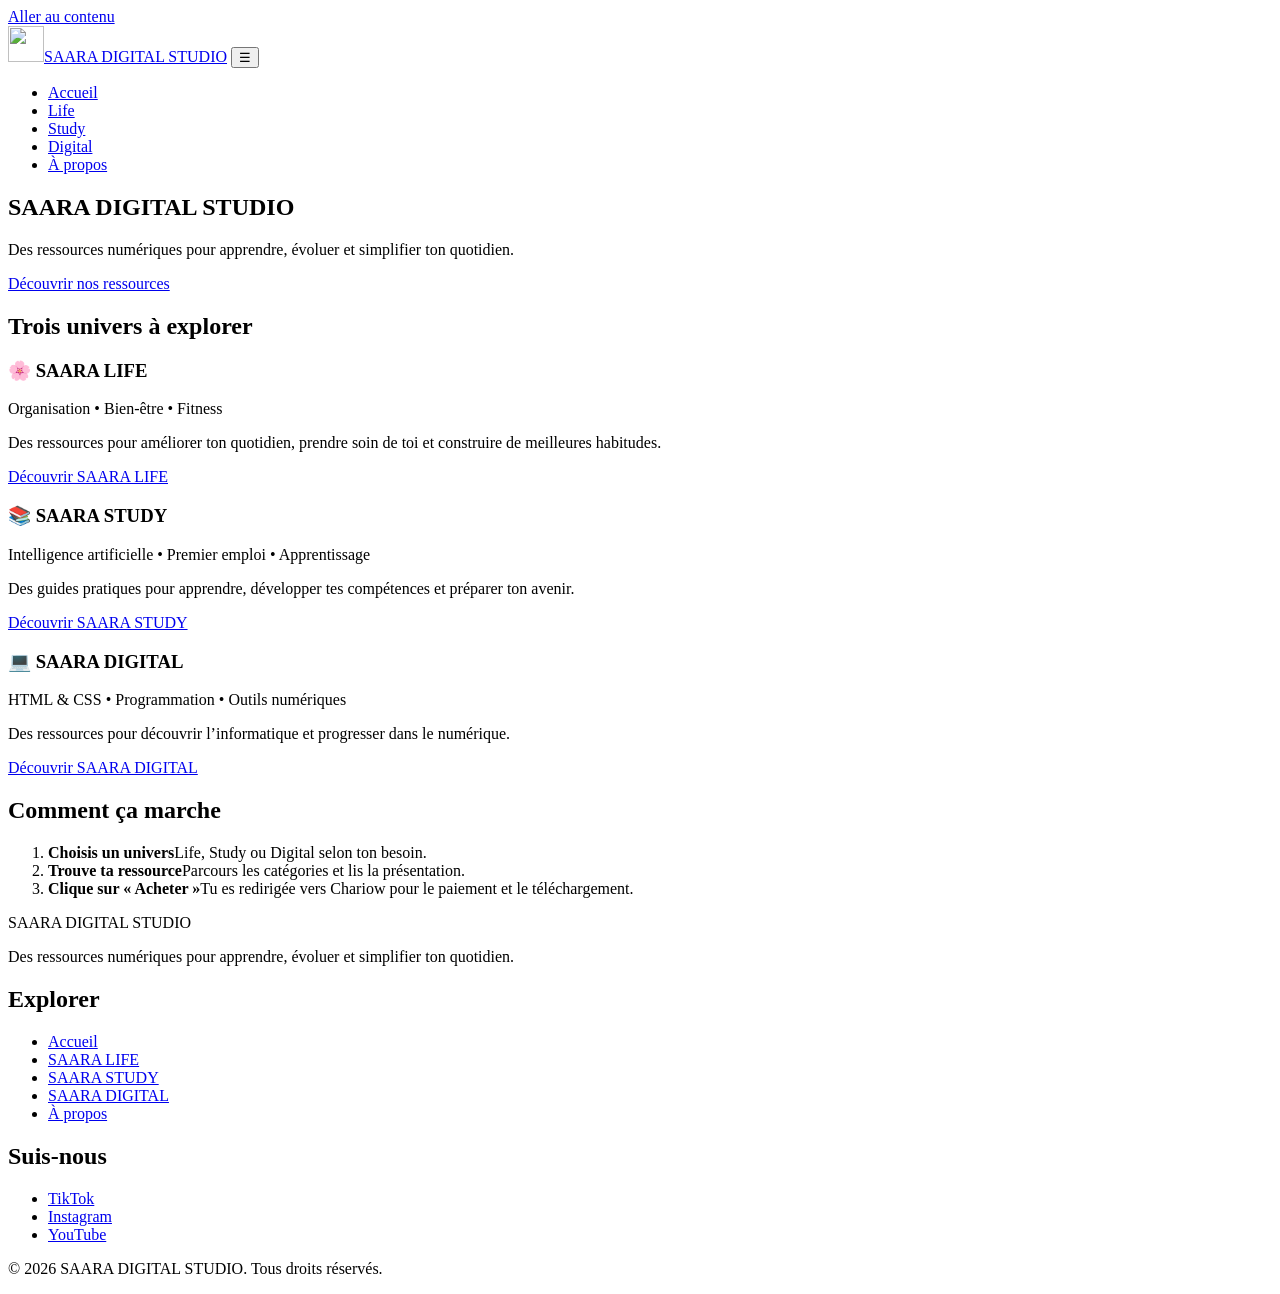
==== index.html @ 35e67c78 "Add files via upload" ====
<!DOCTYPE html>
<html lang="fr">
<head>
<meta charset="UTF-8">
<meta name="viewport" content="width=device-width, initial-scale=1">
<title>SAARA DIGITAL STUDIO | Ressources numériques pour apprendre et évoluer</title>
<meta name="description" content="Ebooks, guides et supports d’apprentissage pour apprendre, évoluer et simplifier ton quotidien. Découvre SAARA LIFE, STUDY et DIGITAL.">
<meta property="og:type" content="website">
<meta property="og:title" content="SAARA DIGITAL STUDIO | Ressources numériques pour apprendre et évoluer">
<meta property="og:description" content="Ebooks, guides et supports d’apprentissage pour apprendre, évoluer et simplifier ton quotidien. Découvre SAARA LIFE, STUDY et DIGITAL.">
<meta property="og:image" content="assets/images/og-cover.jpg"><!-- À remplacer par l'URL complète une fois le site en ligne -->
<link rel="icon" href="assets/icons/favicon.svg" type="image/svg+xml">
<link rel="preconnect" href="https://fonts.googleapis.com">
<link rel="preconnect" href="https://fonts.gstatic.com" crossorigin>
<link href="https://fonts.googleapis.com/css2?family=Fraunces:opsz,wght@9..144,500;9..144,700&family=Nunito+Sans:wght@400;600;700&display=swap" rel="stylesheet">
<link rel="stylesheet" href="css/style.css">
<script src="js/script.js" defer></script>
</head>
<body>
<a class="skip" href="#contenu">Aller au contenu</a>
<header class="site-header">
<div class="container header-inner">
<!-- LOGO : déposer assets/images/logo.png (il s'affichera automatiquement) -->
<a class="brand" href="index.html" aria-label="SAARA DIGITAL STUDIO, accueil"><img class="brand-logo" src="assets/images/logo.png" alt="" width="36" height="36"><span>SAARA DIGITAL STUDIO</span></a>
<button class="nav-toggle" aria-expanded="false" aria-controls="menu" aria-label="Ouvrir le menu">☰</button>
<nav aria-label="Navigation principale"><ul class="nav-list" id="menu"><li><a href="index.html" aria-current="page">Accueil</a></li><li><a href="life.html">Life</a></li><li><a href="study.html">Study</a></li><li><a href="digital.html">Digital</a></li><li><a href="about.html">À propos</a></li></ul></nav>
</div>
</header>
<main id="contenu">
<section class="hero"><div class="container">
<h1>SAARA DIGITAL STUDIO</h1>
<p class="lead">Des ressources numériques pour apprendre, évoluer et simplifier ton quotidien.</p>
<a class="btn" href="#univers">Découvrir nos ressources</a>
</div></section>
<section class="section reveal" id="univers" aria-labelledby="t-univers"><div class="container">
<h2 id="t-univers">Trois univers à explorer</h2>
<div class="grid">
<article class="card universe life"><div class="card-body"><h3>🌸 SAARA LIFE</h3><p class="meta">Organisation • Bien-être • Fitness</p><p>Des ressources pour améliorer ton quotidien, prendre soin de toi et construire de meilleures habitudes.</p><a class="btn" href="life.html">Découvrir SAARA LIFE</a></div></article>
<article class="card universe study"><div class="card-body"><h3>📚 SAARA STUDY</h3><p class="meta">Intelligence artificielle • Premier emploi • Apprentissage</p><p>Des guides pratiques pour apprendre, développer tes compétences et préparer ton avenir.</p><a class="btn" href="study.html">Découvrir SAARA STUDY</a></div></article>
<article class="card universe digital"><div class="card-body"><h3>💻 SAARA DIGITAL</h3><p class="meta">HTML &amp; CSS • Programmation • Outils numériques</p><p>Des ressources pour découvrir l’informatique et progresser dans le numérique.</p><a class="btn" href="digital.html">Découvrir SAARA DIGITAL</a></div></article>
</div></div></section>
<section class="section alt reveal" aria-labelledby="t-how"><div class="container">
<h2 id="t-how">Comment ça marche</h2>
<ol class="steps">
<li><strong>Choisis un univers</strong><span>Life, Study ou Digital selon ton besoin.</span></li>
<li><strong>Trouve ta ressource</strong><span>Parcours les catégories et lis la présentation.</span></li>
<li><strong>Clique sur « Acheter »</strong><span>Tu es redirigée vers Chariow pour le paiement et le téléchargement.</span></li>
</ol></div></section>
</main>
<footer class="site-footer">
<div class="container footer-grid">
<div><p class="footer-brand">SAARA DIGITAL STUDIO</p><p>Des ressources numériques pour apprendre, évoluer et simplifier ton quotidien.</p></div>
<nav aria-label="Pied de page"><h2>Explorer</h2><ul><li><a href="index.html">Accueil</a></li><li><a href="life.html">SAARA LIFE</a></li><li><a href="study.html">SAARA STUDY</a></li><li><a href="digital.html">SAARA DIGITAL</a></li><li><a href="about.html">À propos</a></li></ul></nav>
<div><h2>Suis-nous</h2><ul><li><a href="https://www.tiktok.com/@saara.digital.studio" target="_blank" rel="noopener">TikTok</a></li><li><a href="https://www.instagram.com/saara_digital_studio" target="_blank" rel="noopener">Instagram</a></li><li><a href="https://www.youtube.com/channel/UC69Hfd4Axsa_KReZWkeIgiw" target="_blank" rel="noopener">YouTube</a></li></ul></div>
</div>
<p class="container copyright">© <span id="year">2026</span> SAARA DIGITAL STUDIO. Tous droits réservés.</p>
</footer>
</body>
</html>
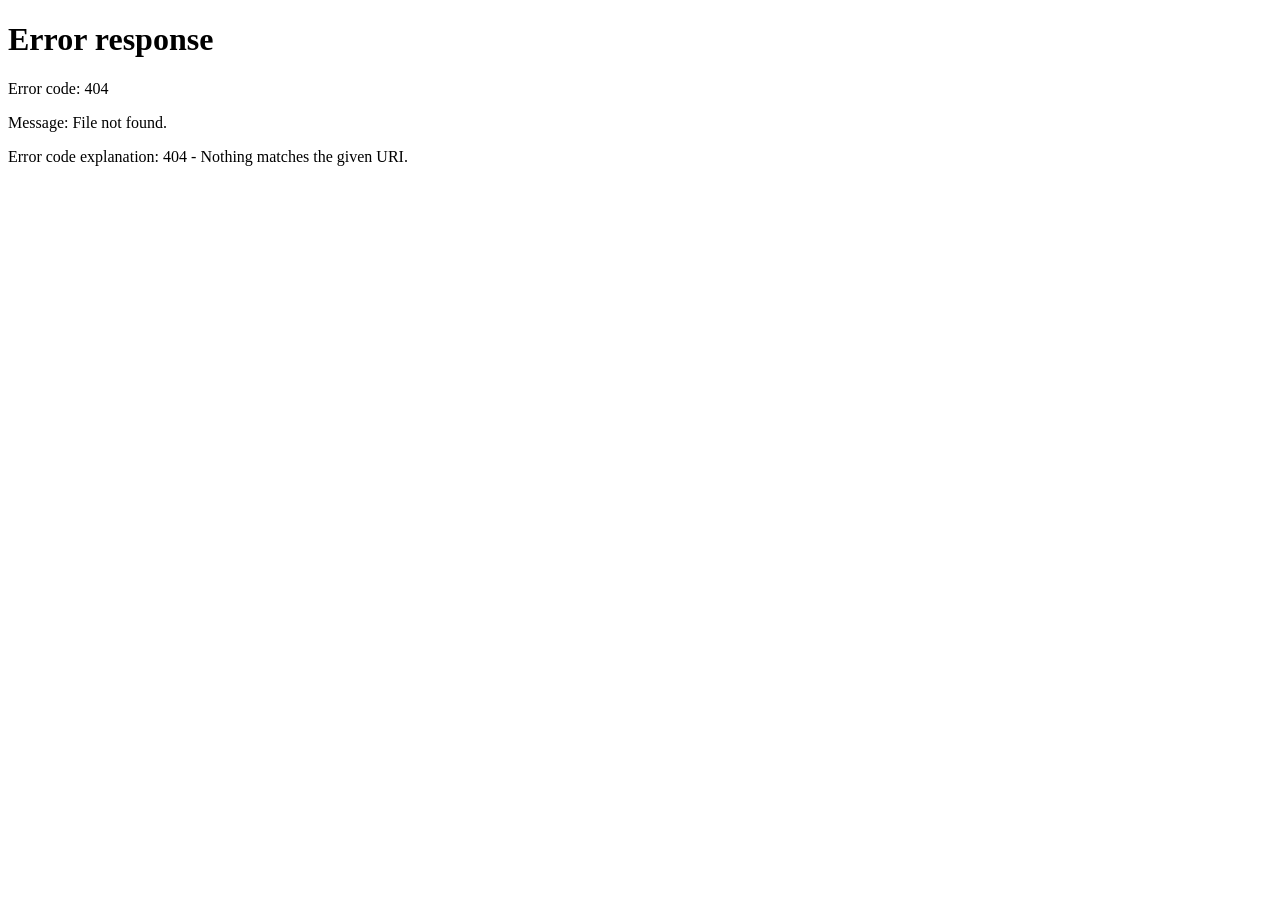
==== commit 341301ce: "Update index.html" ====
--- a/index.html
+++ b/index.html
@@ -1,8 +1,7 @@
 <!DOCTYPE html>
-<html lang="fr">
-<head>
-<meta charset="UTF-8">
-<meta name="viewport" content="width=device-width, initial-scale=1">
+<meta charset="utf-8">
+<meta http-equiv="refresh" content="0; url=saara-digital-studio/">
+<a href="saara-digital-studio/">Accéder au site SAARA DIGITAL STUDIO</a>
 <title>SAARA DIGITAL STUDIO | Ressources numériques pour apprendre et évoluer</title>
 <meta name="description" content="Ebooks, guides et supports d’apprentissage pour apprendre, évoluer et simplifier ton quotidien. Découvre SAARA LIFE, STUDY et DIGITAL.">
 <meta property="og:type" content="website">
--- a/css/style.css
+++ b/css/style.css
@@ -0,0 +1,99 @@
+/* ===== SAARA DIGITAL STUDIO — styles =====
+   Couleurs : modifier uniquement les variables ci-dessous. */
+:root{
+  --bg:#fcf9fb; --ink:#2a1f2d; --muted:#665a6b;
+  --primary:#6a2f5b; --primary-dark:#4f2043; --line:#eadfe7; --card:#fff;
+  --life:#f8e4ea; --study:#e9e5f6; --digital:#e0eeea; /* teinte de chaque univers */
+  --radius:16px; --shadow:0 8px 28px rgba(106,47,91,.10);
+  --font-title:'Fraunces',Georgia,serif; --font-text:'Nunito Sans',system-ui,sans-serif;
+}
+*{box-sizing:border-box;margin:0}
+html{scroll-behavior:smooth;scroll-padding-top:80px}
+body{font-family:var(--font-text);color:var(--ink);background:var(--bg);line-height:1.65}
+img{max-width:100%;display:block}
+a{color:inherit}
+:focus-visible{outline:3px solid var(--primary);outline-offset:3px}
+.container{width:min(1120px,92%);margin-inline:auto}
+.skip{position:absolute;left:-999px}.skip:focus{left:8px;top:8px;background:#fff;padding:8px 12px;z-index:100}
+h1,h2,h3,.brand,.footer-brand{font-family:var(--font-title);line-height:1.2}
+h1{font-size:clamp(2.1rem,6vw,3.6rem)}
+h2{font-size:clamp(1.5rem,3.5vw,2.1rem);margin-bottom:.5rem}
+h3{font-size:1.25rem;margin-bottom:.25rem}
+.lead{font-size:1.1rem;color:var(--muted);max-width:60ch}
+
+/* En-tête */
+.site-header{position:sticky;top:0;z-index:50;background:rgba(252,249,251,.94);backdrop-filter:blur(8px);border-bottom:1px solid var(--line)}
+.header-inner{display:flex;align-items:center;justify-content:space-between;min-height:68px}
+.brand{display:flex;align-items:center;gap:10px;text-decoration:none;font-weight:700;font-size:1rem;letter-spacing:.03em;color:var(--primary-dark)}
+.brand-logo{height:36px;width:auto}
+.nav-list{display:flex;gap:4px;list-style:none;padding:0}
+.nav-list a{display:block;padding:8px 14px;border-radius:999px;text-decoration:none;font-weight:600;font-size:.95rem;transition:background .2s,color .2s}
+.nav-list a:hover,.nav-list a[aria-current=page]{background:var(--life);color:var(--primary-dark)}
+.nav-toggle{display:none;background:none;border:1px solid var(--line);border-radius:12px;padding:6px 12px;font-size:1.3rem;cursor:pointer;color:var(--primary-dark)}
+@media(max-width:760px){
+  .nav-toggle{display:block}
+  .nav-list{display:none;position:absolute;top:68px;left:0;right:0;flex-direction:column;background:var(--bg);padding:12px 4% 16px;border-bottom:1px solid var(--line)}
+  .nav-list.open{display:flex}
+  .brand span{font-size:.85rem}
+}
+
+/* Boutons */
+.btn{display:inline-block;background:var(--primary);color:#fff;text-decoration:none;font-weight:700;padding:12px 24px;border-radius:999px;margin-top:1rem;transition:background .2s,transform .2s}
+.btn:hover{background:var(--primary-dark);transform:translateY(-2px)}
+
+/* Sections */
+.hero{padding:clamp(64px,12vw,130px) 0;text-align:center;background:linear-gradient(135deg,var(--life),var(--study) 55%,var(--digital))}
+.hero .lead{margin:1rem auto 0;color:var(--ink)}
+.page-hero{padding:clamp(48px,8vw,90px) 0 32px;background:var(--life)}
+.page-hero.study{background:var(--study)}.page-hero.digital{background:var(--digital)}
+.page-hero .lead{margin-top:.75rem}
+.chips{display:flex;flex-wrap:wrap;gap:8px;margin-top:1.25rem}
+.chip{padding:6px 16px;border-radius:999px;background:#fff;text-decoration:none;font-weight:600;font-size:.9rem;transition:background .2s}
+.chip:hover{background:var(--bg)}
+.section{padding:clamp(48px,7vw,84px) 0}
+.section.alt{background:#f5eef3}
+.section .lead{margin-bottom:1.5rem}
+
+/* Grille : 3 colonnes / 2 tablette / 1 mobile */
+.grid{display:grid;grid-template-columns:repeat(3,1fr);gap:24px;margin-top:1.5rem}
+@media(max-width:980px){.grid{grid-template-columns:repeat(2,1fr)}}
+@media(max-width:620px){.grid{grid-template-columns:1fr}}
+
+/* Cartes */
+.card{background:var(--card);border:1px solid var(--line);border-radius:var(--radius);box-shadow:var(--shadow);overflow:hidden;display:flex;flex-direction:column;transition:transform .25s,box-shadow .25s}
+.card:hover{transform:translateY(-6px);box-shadow:0 14px 34px rgba(106,47,91,.16)}
+.card-body{padding:22px;display:flex;flex-direction:column;flex:1}
+.card-body .btn{margin-top:auto;align-self:flex-start}
+.card-body p:not(.meta){margin-bottom:1rem}
+.meta{font-size:.9rem;color:var(--muted);margin-bottom:.75rem}
+.universe.life{border-top:6px solid #e7a9bb}.universe.study{border-top:6px solid #b5a8e0}.universe.digital{border-top:6px solid #92c2b4}
+.card-media{aspect-ratio:1/1;background:linear-gradient(135deg,var(--life),var(--study))}
+.card-media img{width:100%;height:100%;object-fit:cover}
+.badge{align-self:flex-start;font-size:.8rem;font-weight:700;background:var(--life);color:var(--primary-dark);padding:2px 12px;border-radius:999px;margin-bottom:.6rem}
+.price{font-weight:700;color:var(--primary-dark)}
+.price .old{font-weight:400;color:var(--muted);margin-left:6px}
+.card.empty{background:transparent;border:1px dashed #cdbcc8;box-shadow:none;justify-content:center;text-align:center;padding:36px 20px;color:var(--muted)}
+.card.empty:hover{transform:none;box-shadow:none}
+
+/* Étapes et texte */
+.steps{list-style:none;padding:0;display:grid;grid-template-columns:repeat(3,1fr);gap:24px;counter-reset:s;margin-top:1.5rem}
+.steps li{counter-increment:s;display:flex;flex-direction:column;gap:4px}
+.steps li::before{content:counter(s);display:grid;place-items:center;width:38px;height:38px;border-radius:50%;background:var(--primary);color:#fff;font-weight:700;margin-bottom:8px}
+@media(max-width:760px){.steps{grid-template-columns:1fr}}
+.prose{max-width:70ch}.prose h2{margin-top:1.5rem}
+
+/* Pied de page */
+.site-footer{background:var(--primary-dark);color:#f3e8f0;padding:48px 0 24px}
+.footer-grid{display:grid;grid-template-columns:2fr 1fr 1fr;gap:32px}
+@media(max-width:760px){.footer-grid{grid-template-columns:1fr}}
+.footer-brand{font-weight:700;font-size:1.2rem;margin-bottom:.5rem}
+.site-footer h2{font-size:1rem;margin-bottom:.5rem}
+.site-footer ul{list-style:none;padding:0}
+.site-footer li{margin-bottom:4px}
+.site-footer a{text-decoration:none}.site-footer a:hover{text-decoration:underline}
+.copyright{margin-top:32px;font-size:.85rem;opacity:.8}
+
+/* Apparition progressive (légère) */
+.reveal{opacity:0;transition:opacity .6s}
+.reveal.visible{opacity:1}
+@media(prefers-reduced-motion:reduce){*{transition:none!important;scroll-behavior:auto!important}.reveal{opacity:1}}
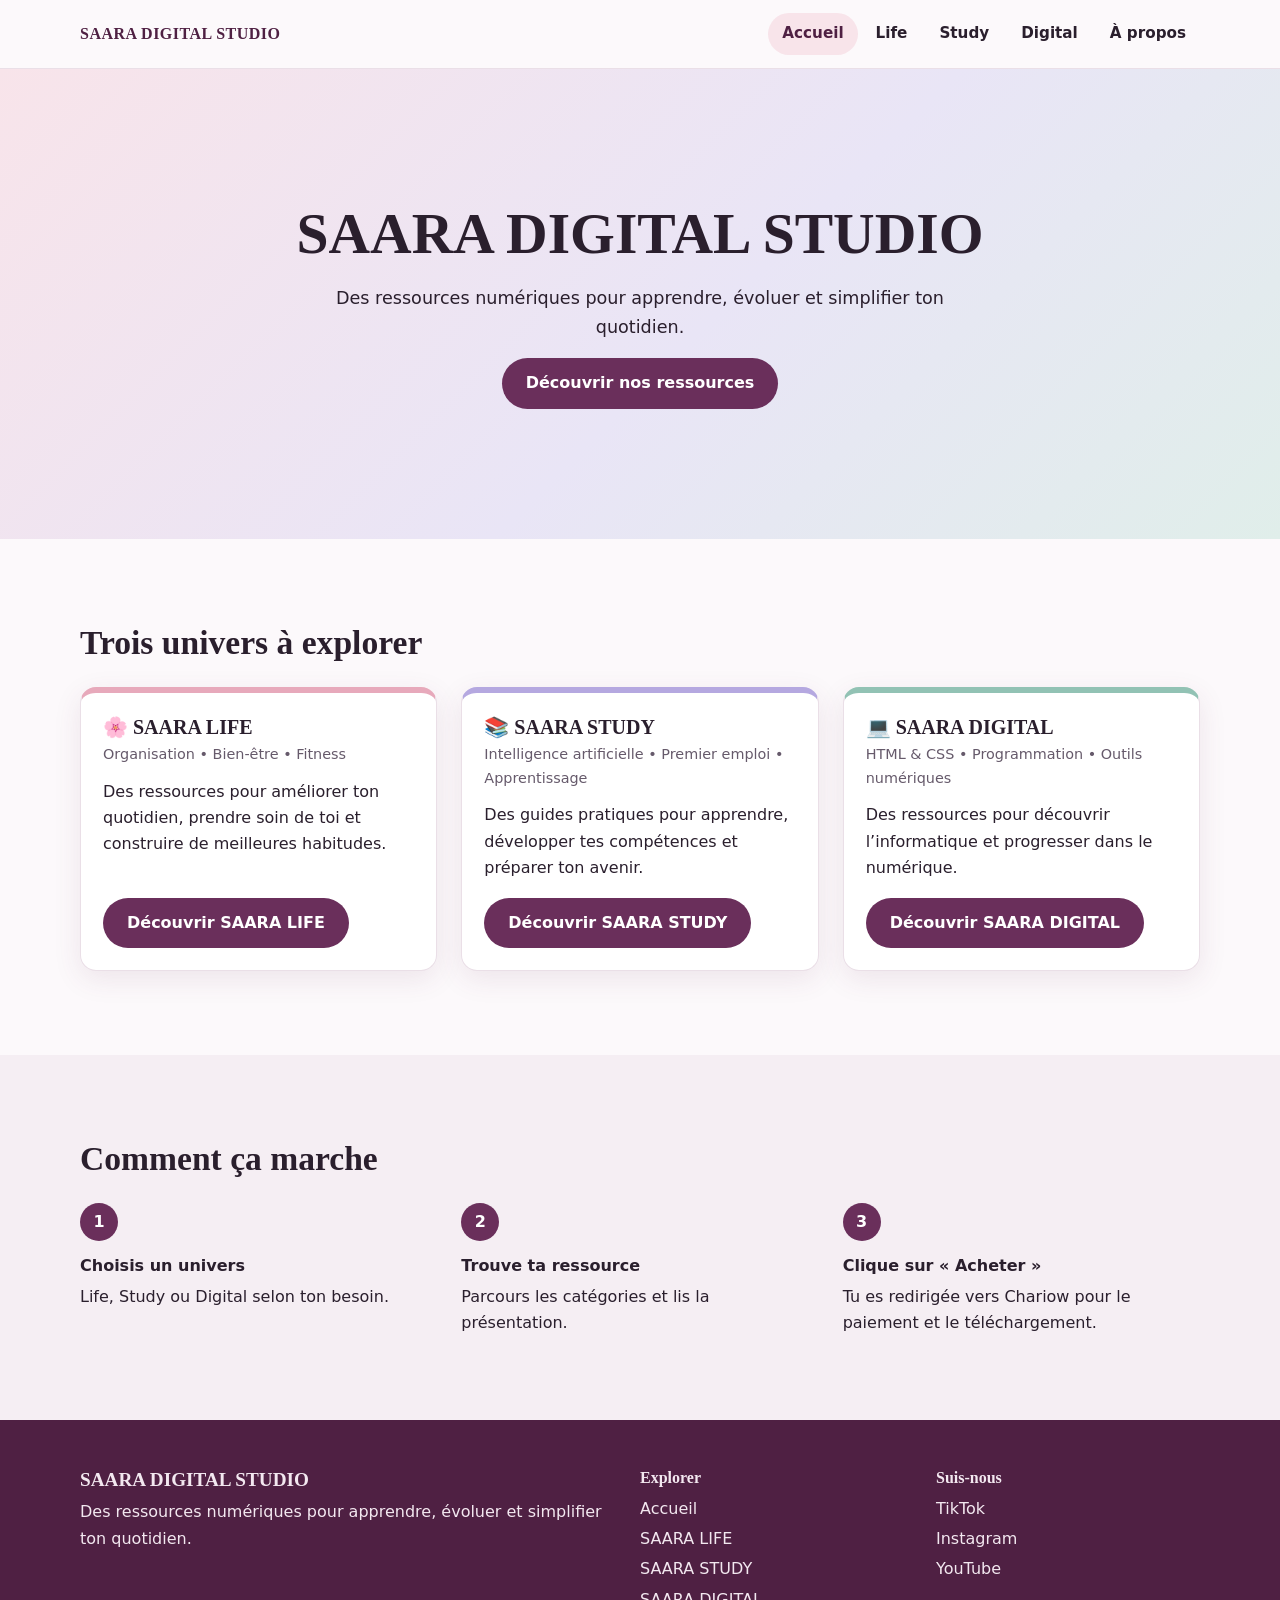
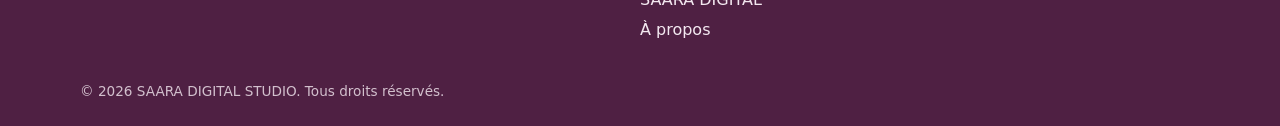
==== commit beb8b659: "Add files via upload" ====
--- a/index.html
+++ b/index.html
@@ -1,7 +1,8 @@
 <!DOCTYPE html>
-<meta charset="utf-8">
-<meta http-equiv="refresh" content="0; url=saara-digital-studio/">
-<a href="saara-digital-studio/">Accéder au site SAARA DIGITAL STUDIO</a>
+<html lang="fr">
+<head>
+<meta charset="UTF-8">
+<meta name="viewport" content="width=device-width, initial-scale=1">
 <title>SAARA DIGITAL STUDIO | Ressources numériques pour apprendre et évoluer</title>
 <meta name="description" content="Ebooks, guides et supports d’apprentissage pour apprendre, évoluer et simplifier ton quotidien. Découvre SAARA LIFE, STUDY et DIGITAL.">
 <meta property="og:type" content="website">
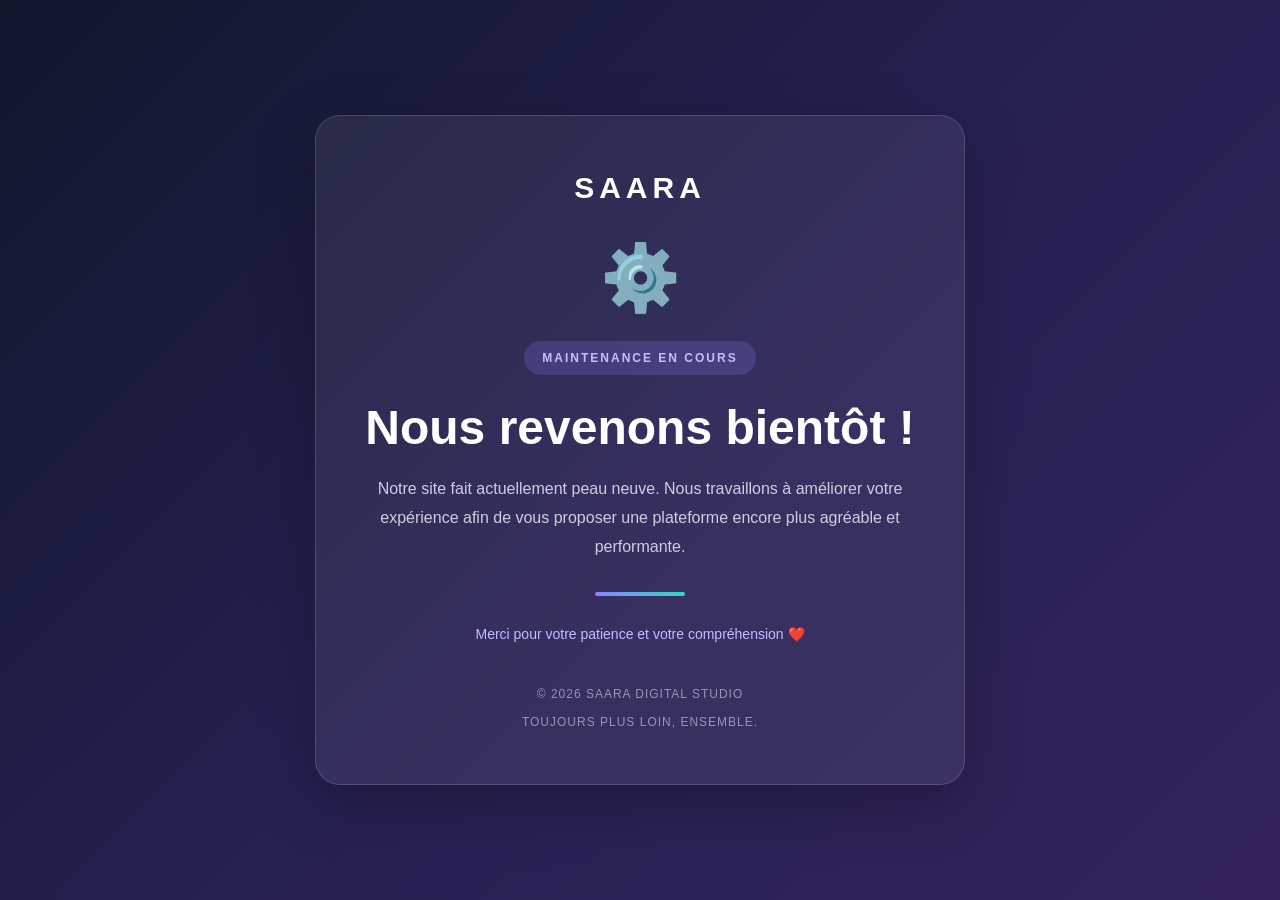
==== commit d7077b43: "Create index.html" ====
--- a/index.html
+++ b/index.html
@@ -1,59 +1,139 @@
+
 <!DOCTYPE html>
 <html lang="fr">
 <head>
-<meta charset="UTF-8">
-<meta name="viewport" content="width=device-width, initial-scale=1">
-<title>SAARA DIGITAL STUDIO | Ressources numériques pour apprendre et évoluer</title>
-<meta name="description" content="Ebooks, guides et supports d’apprentissage pour apprendre, évoluer et simplifier ton quotidien. Découvre SAARA LIFE, STUDY et DIGITAL.">
-<meta property="og:type" content="website">
-<meta property="og:title" content="SAARA DIGITAL STUDIO | Ressources numériques pour apprendre et évoluer">
-<meta property="og:description" content="Ebooks, guides et supports d’apprentissage pour apprendre, évoluer et simplifier ton quotidien. Découvre SAARA LIFE, STUDY et DIGITAL.">
-<meta property="og:image" content="assets/images/og-cover.jpg"><!-- À remplacer par l'URL complète une fois le site en ligne -->
-<link rel="icon" href="assets/icons/favicon.svg" type="image/svg+xml">
-<link rel="preconnect" href="https://fonts.googleapis.com">
-<link rel="preconnect" href="https://fonts.gstatic.com" crossorigin>
-<link href="https://fonts.googleapis.com/css2?family=Fraunces:opsz,wght@9..144,500;9..144,700&family=Nunito+Sans:wght@400;600;700&display=swap" rel="stylesheet">
-<link rel="stylesheet" href="css/style.css">
-<script src="js/script.js" defer></script>
+  <meta charset="UTF-8">
+  <meta name="viewport" content="width=device-width, initial-scale=1.0">
+  <meta name="robots" content="noindex, nofollow">
+  <title>Maintenance en cours | SAARA</title>
+
+  <style>
+    * {
+      margin: 0;
+      padding: 0;
+      box-sizing: border-box;
+    }
+
+    body {
+      min-height: 100vh;
+      display: flex;
+      align-items: center;
+      justify-content: center;
+      padding: 25px;
+      font-family: Arial, sans-serif;
+      background: linear-gradient(135deg, #10172b, #252052, #34235c);
+      color: white;
+      text-align: center;
+    }
+
+    .container {
+      width: 100%;
+      max-width: 650px;
+      padding: 55px 35px;
+      border: 1px solid rgba(255,255,255,.15);
+      border-radius: 25px;
+      background: rgba(255,255,255,.07);
+      box-shadow: 0 20px 60px rgba(0,0,0,.25);
+    }
+
+    .logo {
+      font-size: 30px;
+      font-weight: bold;
+      letter-spacing: 5px;
+      margin-bottom: 35px;
+    }
+
+    .icon {
+      font-size: 65px;
+      margin-bottom: 25px;
+    }
+
+    .label {
+      display: inline-block;
+      padding: 10px 18px;
+      border-radius: 30px;
+      background: rgba(139,131,255,.2);
+      color: #c4bdff;
+      font-size: 12px;
+      font-weight: bold;
+      letter-spacing: 2px;
+      margin-bottom: 25px;
+    }
+
+    h1 {
+      font-size: clamp(32px, 6vw, 48px);
+      margin-bottom: 20px;
+      line-height: 1.15;
+    }
+
+    .description {
+      color: #d0cde1;
+      font-size: 16px;
+      line-height: 1.8;
+      margin-bottom: 30px;
+    }
+
+    .line {
+      width: 90px;
+      height: 4px;
+      border-radius: 10px;
+      background: linear-gradient(90deg, #8b83ff, #35d6c5);
+      margin: 0 auto 30px;
+    }
+
+    .thanks {
+      color: #c4bdff;
+      font-size: 14px;
+    }
+
+    footer {
+      margin-top: 45px;
+      color: #9994b5;
+      font-size: 12px;
+      letter-spacing: 1px;
+    }
+
+    @media (max-width: 480px) {
+      .container {
+        padding: 40px 22px;
+      }
+      .logo {
+        font-size: 25px;
+      }
+    }
+  </style>
 </head>
+
 <body>
-<a class="skip" href="#contenu">Aller au contenu</a>
-<header class="site-header">
-<div class="container header-inner">
-<!-- LOGO : déposer assets/images/logo.png (il s'affichera automatiquement) -->
-<a class="brand" href="index.html" aria-label="SAARA DIGITAL STUDIO, accueil"><img class="brand-logo" src="assets/images/logo.png" alt="" width="36" height="36"><span>SAARA DIGITAL STUDIO</span></a>
-<button class="nav-toggle" aria-expanded="false" aria-controls="menu" aria-label="Ouvrir le menu">☰</button>
-<nav aria-label="Navigation principale"><ul class="nav-list" id="menu"><li><a href="index.html" aria-current="page">Accueil</a></li><li><a href="life.html">Life</a></li><li><a href="study.html">Study</a></li><li><a href="digital.html">Digital</a></li><li><a href="about.html">À propos</a></li></ul></nav>
-</div>
-</header>
-<main id="contenu">
-<section class="hero"><div class="container">
-<h1>SAARA DIGITAL STUDIO</h1>
-<p class="lead">Des ressources numériques pour apprendre, évoluer et simplifier ton quotidien.</p>
-<a class="btn" href="#univers">Découvrir nos ressources</a>
-</div></section>
-<section class="section reveal" id="univers" aria-labelledby="t-univers"><div class="container">
-<h2 id="t-univers">Trois univers à explorer</h2>
-<div class="grid">
-<article class="card universe life"><div class="card-body"><h3>🌸 SAARA LIFE</h3><p class="meta">Organisation • Bien-être • Fitness</p><p>Des ressources pour améliorer ton quotidien, prendre soin de toi et construire de meilleures habitudes.</p><a class="btn" href="life.html">Découvrir SAARA LIFE</a></div></article>
-<article class="card universe study"><div class="card-body"><h3>📚 SAARA STUDY</h3><p class="meta">Intelligence artificielle • Premier emploi • Apprentissage</p><p>Des guides pratiques pour apprendre, développer tes compétences et préparer ton avenir.</p><a class="btn" href="study.html">Découvrir SAARA STUDY</a></div></article>
-<article class="card universe digital"><div class="card-body"><h3>💻 SAARA DIGITAL</h3><p class="meta">HTML &amp; CSS • Programmation • Outils numériques</p><p>Des ressources pour découvrir l’informatique et progresser dans le numérique.</p><a class="btn" href="digital.html">Découvrir SAARA DIGITAL</a></div></article>
-</div></div></section>
-<section class="section alt reveal" aria-labelledby="t-how"><div class="container">
-<h2 id="t-how">Comment ça marche</h2>
-<ol class="steps">
-<li><strong>Choisis un univers</strong><span>Life, Study ou Digital selon ton besoin.</span></li>
-<li><strong>Trouve ta ressource</strong><span>Parcours les catégories et lis la présentation.</span></li>
-<li><strong>Clique sur « Acheter »</strong><span>Tu es redirigée vers Chariow pour le paiement et le téléchargement.</span></li>
-</ol></div></section>
-</main>
-<footer class="site-footer">
-<div class="container footer-grid">
-<div><p class="footer-brand">SAARA DIGITAL STUDIO</p><p>Des ressources numériques pour apprendre, évoluer et simplifier ton quotidien.</p></div>
-<nav aria-label="Pied de page"><h2>Explorer</h2><ul><li><a href="index.html">Accueil</a></li><li><a href="life.html">SAARA LIFE</a></li><li><a href="study.html">SAARA STUDY</a></li><li><a href="digital.html">SAARA DIGITAL</a></li><li><a href="about.html">À propos</a></li></ul></nav>
-<div><h2>Suis-nous</h2><ul><li><a href="https://www.tiktok.com/@saara.digital.studio" target="_blank" rel="noopener">TikTok</a></li><li><a href="https://www.instagram.com/saara_digital_studio" target="_blank" rel="noopener">Instagram</a></li><li><a href="https://www.youtube.com/channel/UC69Hfd4Axsa_KReZWkeIgiw" target="_blank" rel="noopener">YouTube</a></li></ul></div>
-</div>
-<p class="container copyright">© <span id="year">2026</span> SAARA DIGITAL STUDIO. Tous droits réservés.</p>
-</footer>
+  <main class="container">
+
+    <div class="logo">SAARA</div>
+
+    <div class="icon">⚙️</div>
+
+    <div class="label">MAINTENANCE EN COURS</div>
+
+    <h1>Nous revenons bientôt !</h1>
+
+    <p class="description">
+      Notre site fait actuellement peau neuve.
+      Nous travaillons à améliorer votre expérience
+      afin de vous proposer une plateforme encore
+      plus agréable et performante.
+    </p>
+
+    <div class="line"></div>
+
+    <p class="thanks">
+      Merci pour votre patience et votre compréhension ❤️
+    </p>
+
+    <footer>
+      © 2026 SAARA DIGITAL STUDIO
+      <br><br>
+      TOUJOURS PLUS LOIN, ENSEMBLE.
+    </footer>
+
+  </main>
 </body>
 </html>
